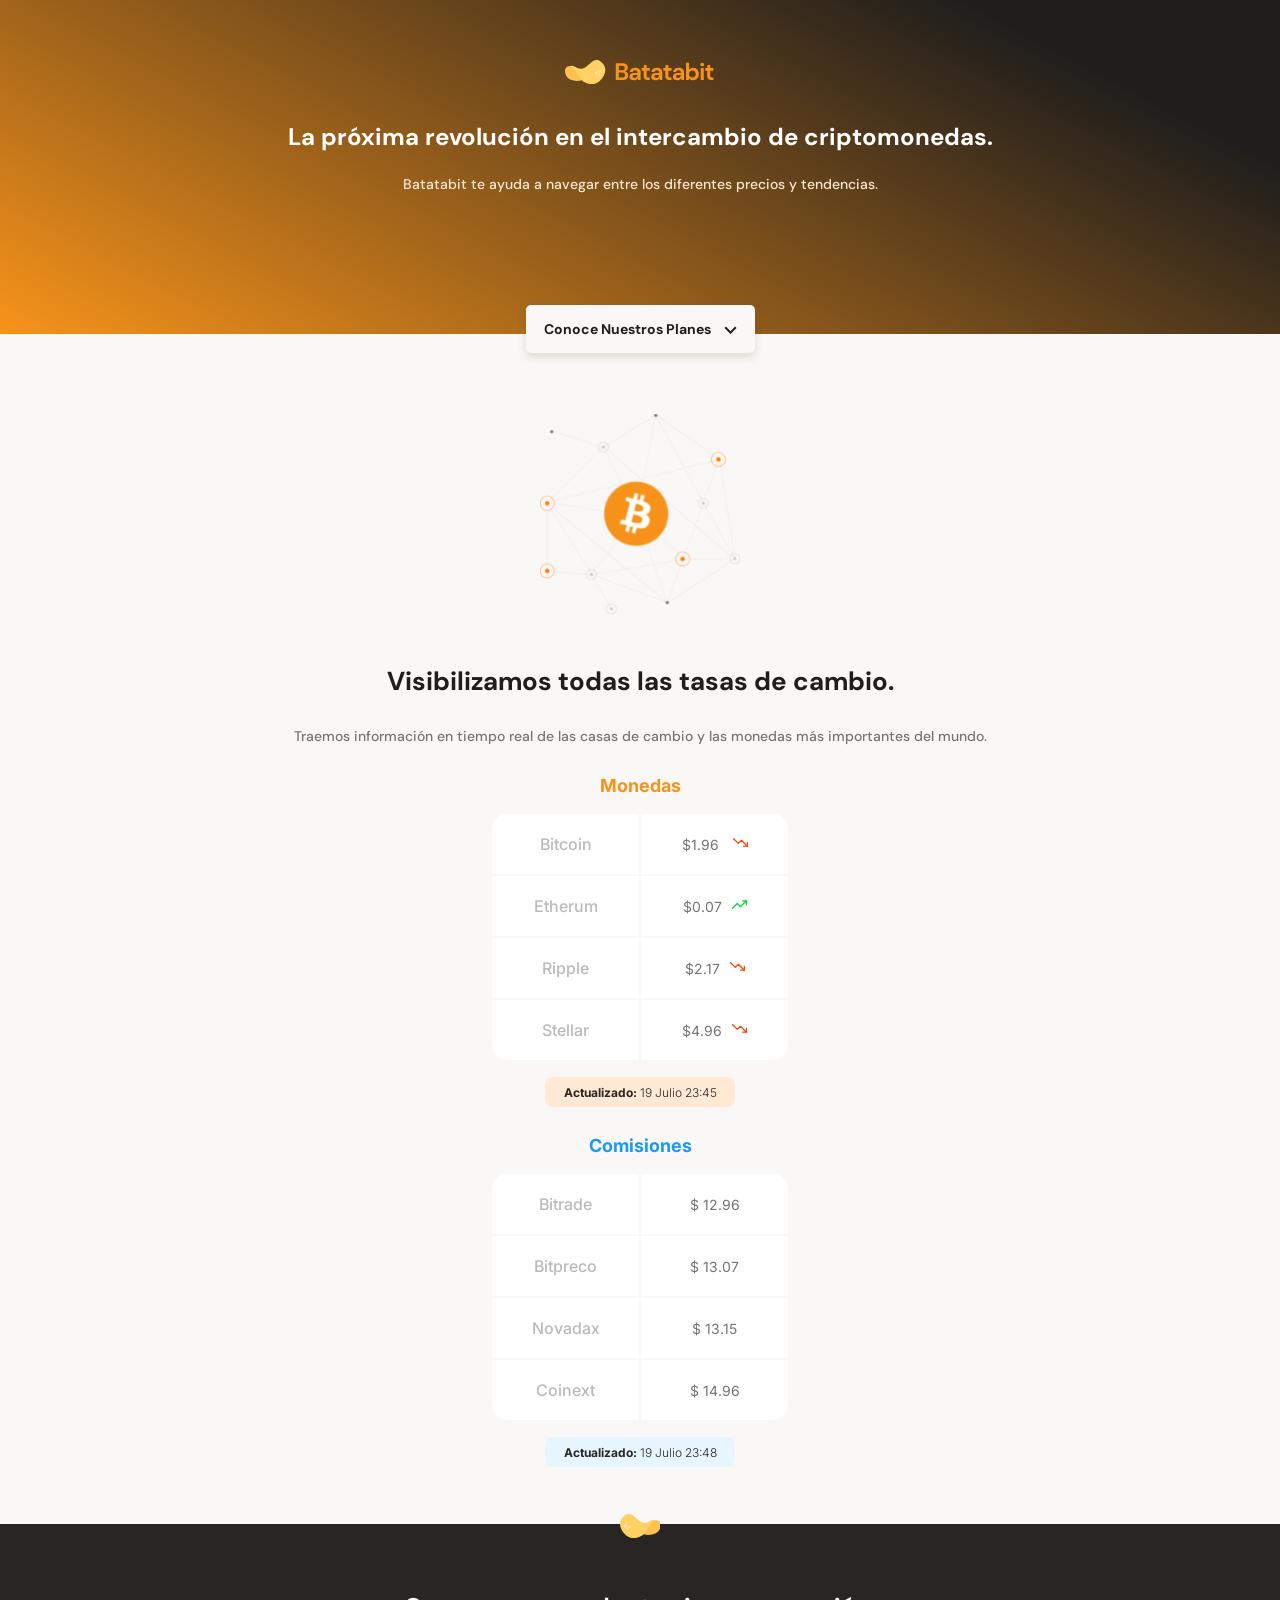
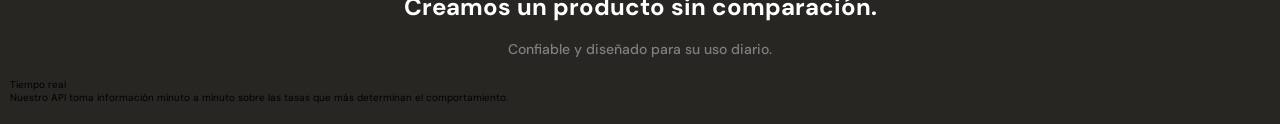
==== index.html @ e41eec71 "adding benefits section" ====
<!DOCTYPE html>
<html lang="es">
  <head>
    <meta charset="UTF-8" />
    <meta name="viewport" content="width=device-width, initial-scale=1.0" />
    <title>Document</title>
    <link rel="preconnect" href="https://fonts.gstatic.com" />
    <link
      href="https://fonts.googleapis.com/css2?family=DM+Sans:wght@400;500;700&family=Inter:wght@300;500&display=swap"
      rel="stylesheet"
    />
    <link rel="stylesheet" href="css/style.css" />
  </head>
  <body>
    <header>
      <img src="./assets/img/logo.svg" alt="" />
      <div class="header--title-container">
        <h1>La próxima revolución en el intercambio de criptomonedas.</h1>
        <p>
          Batatabit te ayuda a navegar entre los diferentes precios y
          tendencias.
        </p>
        <a href="" class="header-button"
          >Conoce Nuestros Planes <span></span
        ></a>
      </div>
    </header>
    <main>
      <section class="main-exchange-container">
        <div class="backgroundImg"></div>
        <div class="main-exchange-container--title">
          <h2>Visibilizamos todas las tasas de cambio.</h2>
          <p>
            Traemos información en tiempo real de las casas de cambio y las
            monedas más importantes del mundo.
          </p>
        </div>
        <section class="main-tables-container">
          <div class="main-currency-table">
            <p class="currency-table--title">Monedas</p>
            <div class="currency-table--container">
              <table>
                <tr>
                  <td class="table__top-left">Bitcoin</td>
                  <td class="table__top-right table__right">
                    $1.96 <span class="down"></span>
                  </td>
                </tr>
                <tr>
                  <td>Etherum</td>
                  <td class="table__right">$0.07<span class="up"></span></td>
                </tr>
                <tr>
                  <td>Ripple</td>
                  <td class="table__right">$2.17<span class="down"></span></td>
                </tr>
                <tr>
                  <td class="table__bottom-left">Stellar</td>
                  <td class="table__bottom-right table__right">
                    $4.96<span class="down"></span>
                  </td>
                </tr>
              </table>
            </div>
            <div class="currency-table--date">
              <p><b>Actualizado: </b> 19 Julio 23:45</p>
            </div>
          </div>
          <div class="main-commission-table">
            <p class="commission-table--title">Comisiones</p>
            <div class="commission-table--container">
              <table>
                <tr>
                  <td class="table__top-left">Bitrade</td>
                  <td class="table__top-right table__right">$ 12.96</td>
                </tr>
                <tr>
                  <td>Bitpreco</td>
                  <td class="table__right">$ 13.07</td>
                </tr>
                <tr>
                  <td>Novadax</td>
                  <td class="table__right">$ 13.15</td>
                </tr>
                <tr>
                  <td class="table__bottom-left">Coinext</td>
                  <td class="table__bottom-right table__right">$ 14.96</td>
                </tr>
              </table>
            </div>
            <div class="commission-table--date">
              <p><b>Actualizado: </b>19 Julio 23:48</p>
            </div>
          </div>
        </section>
      </section>
      <section class="main-product-detail">
        <span class="product-detail--batata-logo"></span>
        <div class="product-detail--title">
          <h2>Creamos un producto sin comparación.</h2>
          <p>Confiable y diseñado para su uso diario.</p>
        </div>
        <section class="product-cards--container">
          <article class="product-detail--card">
            <span class="clock"></span>
            <p class="product--card-title">Tiempo real</p>
            <p class="product--card-body">
              Nuestro API toma información minuto a minuto sobre las tasas que
              más determinan el comportamiento.
            </p>
          </article>
        </section>
      </section>
      <section></section>
      <section></section>
    </main>
    <footer></footer>
  </body>
</html>
---- css/style.css ----
/* 
1. Posicionamiento
2. Modelo de Caja (Box Model)
3. Tipografia
4. Visuales
5. Otros
*/

:root {
  /* colores */
  --bitcoin-orange: #f7931a;
  --soft-orange: #ffe9d5;
  --secondary-blue: #1a9af7;
  --soft-blue: #e7f5ff;
  --warm-black: #282623;
  --black: #201e1c;
  --grey: #bababa;
  --off-white: #faf8f7;
  --just-white: #fff;
}

* {
  box-sizing: border-box;
  margin: 0%;
  padding: 0%;
}

html {
  font-size: 62.5%;
  font-family: "DM Sans", sans-serif;
}

header {
  position: relative;
  display: flex;
  flex-direction: column;
  justify-content: center;
  width: 100%;
  min-width: 320px;
  height: 334px;
  text-align: center;
  background: linear-gradient(207.8deg, #201e1c 16.69%, #f7931a 100%);
}

header img {
  width: 150px;
  height: 24px;
  margin-top: 60px;
  align-self: center;
}

.header--title-container {
  width: 90%;
  min-width: 288px;
  max-width: 900px;
  height: 218px;
  margin-top: 40px;
  text-align: center;
  align-self: center;
}

.header--title-container h1 {
  font-size: 2.4rem;
  font-weight: bold;
  line-height: 2.6rem;
  color: var(--just-white);
}

.header--title-container p {
  margin-top: 25px;
  font-size: 1.4rem;
  font-weight: 500;
  line-height: 1.8rem;
  color: var(--soft-orange);
}

.header--title-container .header-button {
  position: absolute;
  left: calc(50% - 114.5px);
  top: 270px;
  display: block;
  margin-top: 35px;
  padding: 15px;
  width: 229px;
  height: 48px;
  background-color: var(--off-white);
  /* Sombra */
  box-shadow: 0px 4px 8px rgb(89, 73, 30, 0.16);
  border: none;
  border-radius: 5px;
  font-size: 1.4rem;
  font-weight: bold;
  text-decoration: none;
  color: var(--black);
}

.header-button span {
  display: inline-block;
  width: 13px;
  height: 8px;
  margin-left: 10px;
  background-image: url("../assets/icons/down-arrow.svg");
}

main {
  width: 100%;
  height: auto;
  background-color: var(--off-white);
}

.main-exchange-container {
  width: 100%;
  height: auto;
  padding-top: 80px;
  padding-bottom: 30px;
  text-align: center;
}

.main-exchange-container--title {
  width: 90%;
  min-width: 288px;
  max-width: 900px;
  margin: 0 auto;
}

.main-exchange-container .backgroundImg {
  width: 200px;
  height: 200px;
  margin: 0 auto;
  margin-bottom: 50px;
  background-image: url("../assets/img/Bitcoin.svg");
  background-size: cover;
  background-position: center;
  background-repeat: no-repeat;
}

.main-exchange-container h2 {
  margin-bottom: 30px;
  font-size: 2.6rem;
  font-weight: bold;
  line-height: 2.6 rem;
  color: var(--black);
}

.main-exchange-container p {
  margin-bottom: 30px;
  font-size: 1.4rem;
  font-weight: 500;
  line-height: 1.6rem;
  color: #757575;
}

.main-currency-table {
  width: 70%;
  min-width: 235px;
  max-width: 500px;
  height: 360px;
  margin: 0 auto;
  font-family: "Inter", sans-serif;
}

.main-currency-table .currency-table--title {
  margin-bottom: 15px;
  font-size: 1.8rem;
  font-weight: bold;
  line-height: 2.3rem;
  color: var(--bitcoin-orange);
}

.currency-table--container {
  width: 90%;
  min-width: 230px;
  max-width: 300px;
  height: 250px;
  margin: 0 auto;
}

.currency-table--container table {
  width: 100%;
  height: 100%;
}

.currency-table--container td {
  width: 50%;
  font-size: 1.6rem;
  font-weight: 500;
  line-height: 1.9rem;
  color: var(--grey);
  background-color: var(--just-white);
}

.currency-table--container .table__top-left {
  border-radius: 15px 0 0 0;
}
.currency-table--container .table__top-right {
  border-radius: 0 15px 0 0;
}
.currency-table--container .table__bottom-left {
  border-radius: 0 0 0 15px;
}
.currency-table--container .table__bottom-right {
  border-radius: 0 0 15px 0;
}

.currency-table--container .table__right {
  font-size: 1.4rem;
  font-weight: normal;
  line-height: 1.7rem;
  color: #757575;
}

.currency-table--container .down {
  display: inline-block;
  width: 15px;
  height: 15px;
  margin-left: 10px;
  background-image: url("../assets/icons/trending-down.svg");
  background-size: cover;
  background-position: center;
  background-repeat: no-repeat;
}

.currency-table--container .up {
  display: inline-block;
  width: 15px;
  height: 15px;
  margin-left: 10px;
  background-image: url("../assets/icons/trending-up.svg");
  background-size: cover;
  background-position: center;
  background-repeat: no-repeat;
}

.currency-table--date {
  width: 190px;
  height: 30px;
  margin: 0 auto;
  margin-top: 15px;
  padding: 8px;
  background-color: var(--soft-orange);
  border-radius: 8px;
}

.currency-table--date p {
  font-size: 1.2rem;
  line-height: 1.5rem;
  font-weight: 300;
  color: var(--warm-black);
}
.main-commission-table {
  width: 70%;
  min-width: 235px;
  max-width: 500px;
  height: 360px;
  margin: 0 auto;
  font-family: "Inter", sans-serif;
}

.main-commission-table .commission-table--title {
  margin-bottom: 15px;
  font-size: 1.8rem;
  font-weight: bold;
  line-height: 2.3rem;
  color: var(--secondary-blue);
}

.commission-table--container {
  width: 90%;
  min-width: 230px;
  max-width: 300px;
  height: 250px;
  margin: 0 auto;
}

.commission-table--container table {
  width: 100%;
  height: 100%;
}

.commission-table--container td {
  width: 50%;
  font-size: 1.6rem;
  font-weight: 500;
  line-height: 1.9rem;
  color: var(--grey);
  background-color: var(--just-white);
}

.commission-table--container .table__top-left {
  border-radius: 15px 0 0 0;
}
.commission-table--container .table__top-right {
  border-radius: 0 15px 0 0;
}
.commission-table--container .table__bottom-left {
  border-radius: 0 0 0 15px;
}
.commission-table--container .table__bottom-right {
  border-radius: 0 0 15px 0;
}

.commission-table--container .table__right {
  font-size: 1.4rem;
  font-weight: normal;
  line-height: 1.7rem;
  color: #757575;
}

.commission-table--date {
  width: 190px;
  height: 30px;
  margin: 0 auto;
  margin-top: 15px;
  padding: 8px;
  background-color: var(--soft-blue);
  border-radius: 8px;
}

.commission-table--date p {
  font-size: 1.2rem;
  line-height: 1.5rem;
  font-weight: 300;
  color: var(--warm-black);
}

.main-product-detail {
  position: relative;
  width: 100%;
  min-width: 320px;
  height: auto;
  padding: 20px 10px;
  background-color: var(--warm-black);
}

.product-detail--batata-logo {
  position: absolute;
  width: 40px;
  height: 25px;
  background-image: url(../assets/icons/batataa.svg);
  top: -10px;
  left: calc(50% - 20px);
}

.product-detail--title {
  width: 90%;
  min-width: 288px;
  height: auto;
  margin: 0 auto;
  margin-top: 50px;
  text-align: center;
}

.product-detail--title h2 {
  margin-bottom: 20px;
  font-size: 2.4rem;
  font-weight: bold;
  line-height: 2.6rem;
  color: var(--just-white);
}

.product-detail--title p {
  margin-bottom: 20px;
  font-size: 1.4rem;
  font-weight: 500;
  line-height: 1.8rem;
  color: #808080;
}
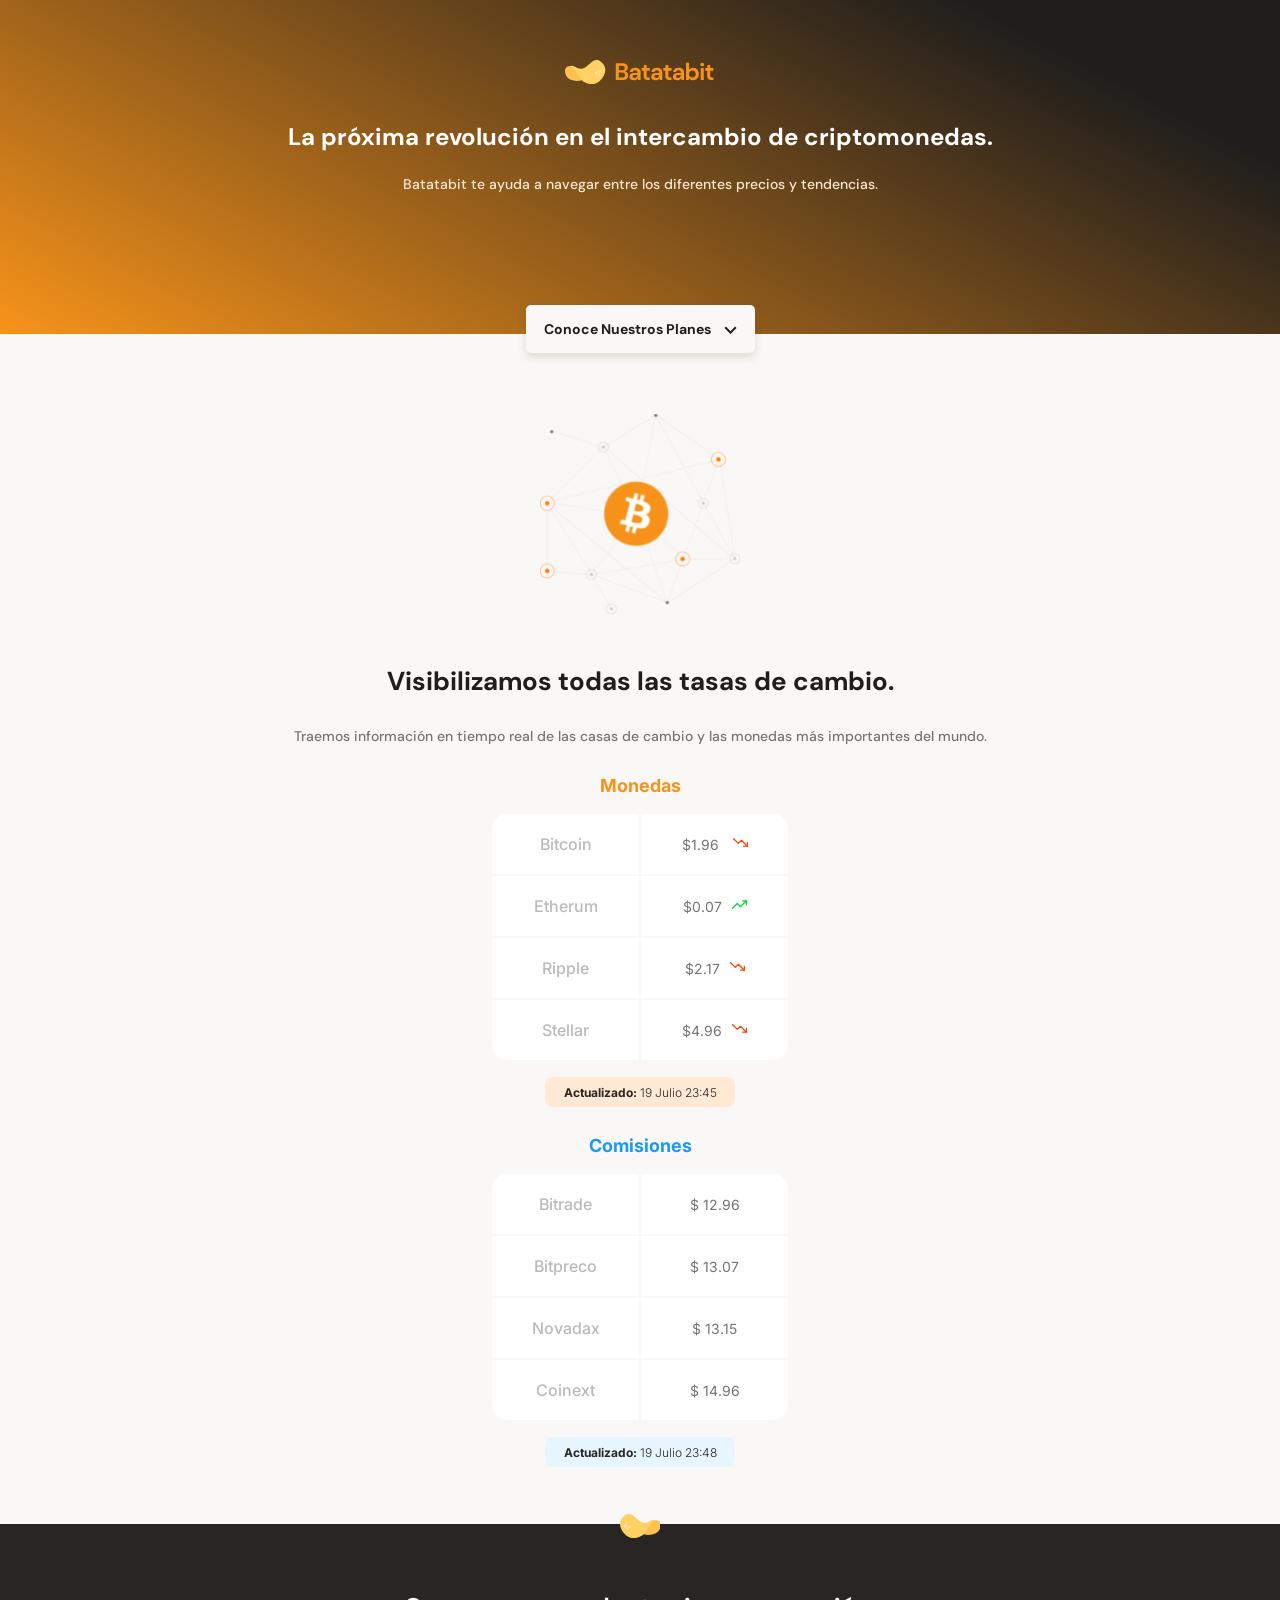
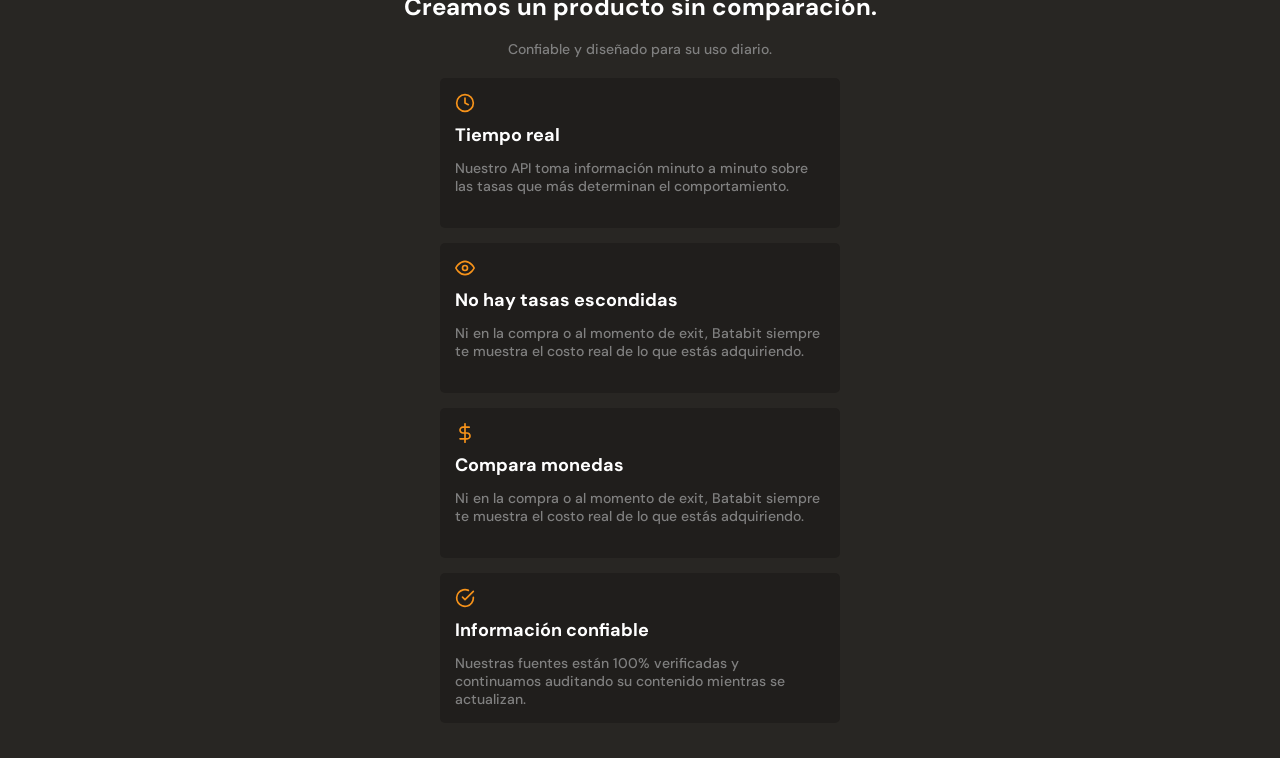
==== commit efcb3d1c: "Adding benefits cards" ====
--- a/index.html
+++ b/index.html
@@ -109,6 +109,30 @@
               más determinan el comportamiento.
             </p>
           </article>
+          <article class="product-detail--card">
+            <span class="eye"></span>
+            <p class="product--card-title">No hay tasas escondidas</p>
+            <p class="product--card-body">
+              Ni en la compra o al momento de exit, Batabit siempre te muestra
+              el costo real de lo que estás adquiriendo.
+            </p>
+          </article>
+          <article class="product-detail--card">
+            <span class="dolar"></span>
+            <p class="product--card-title">Compara monedas</p>
+            <p class="product--card-body">
+              Ni en la compra o al momento de exit, Batabit siempre te muestra
+              el costo real de lo que estás adquiriendo.
+            </p>
+          </article>
+          <article class="product-detail--card">
+            <span class="check"></span>
+            <p class="product--card-title">Información confiable</p>
+            <p class="product--card-body">
+              Nuestras fuentes están 100% verificadas y continuamos auditando su
+              contenido mientras se actualizan.
+            </p>
+          </article>
         </section>
       </section>
       <section></section>
--- a/css/style.css
+++ b/css/style.css
@@ -365,3 +365,53 @@
   line-height: 1.8rem;
   color: #808080;
 }
+
+.product-detail--card{
+  width: 90%;
+  min-width: 288px;
+  max-width: 400px;
+  height: 150px;
+  margin: 15px auto;
+  padding: 15px;
+  background-color: var(--black);
+  border-radius: 5px;
+  box-shadow: 0 4px 8px rgba(0,0,0, 0.16 green, blue, alpha);
+}
+
+.product-detail--card span{
+  display: inline-block;
+  width: 20px;
+  height: 20px;
+  margin-bottom: 10px;
+  background-size: cover;
+  background-position: center;
+  background-repeat: no-repeat;
+}
+
+.product-detail--card .clock{
+  background-image: url(../assets/icons/clock.svg);
+}
+.product-detail--card .eye{
+  background-image: url(../assets/icons/eye.svg);
+}
+.product-detail--card .dolar{
+  background-image: url(../assets/icons/dollar-sign.svg);
+}
+.product-detail--card .check{
+  background-image: url(../assets/icons/check-circle.svg);
+}
+
+.product--card-title{
+  margin-bottom: 15px;
+  font-size: 1.8rem;
+  font-weight: bold;
+  line-height: 1.8rem;
+  color: var(--just-white);
+}
+
+.product--card-body{
+  font-size: 1.4rem;
+  font-weight: 500;
+  line-height: 1.8rem;
+  color: #808080;
+}
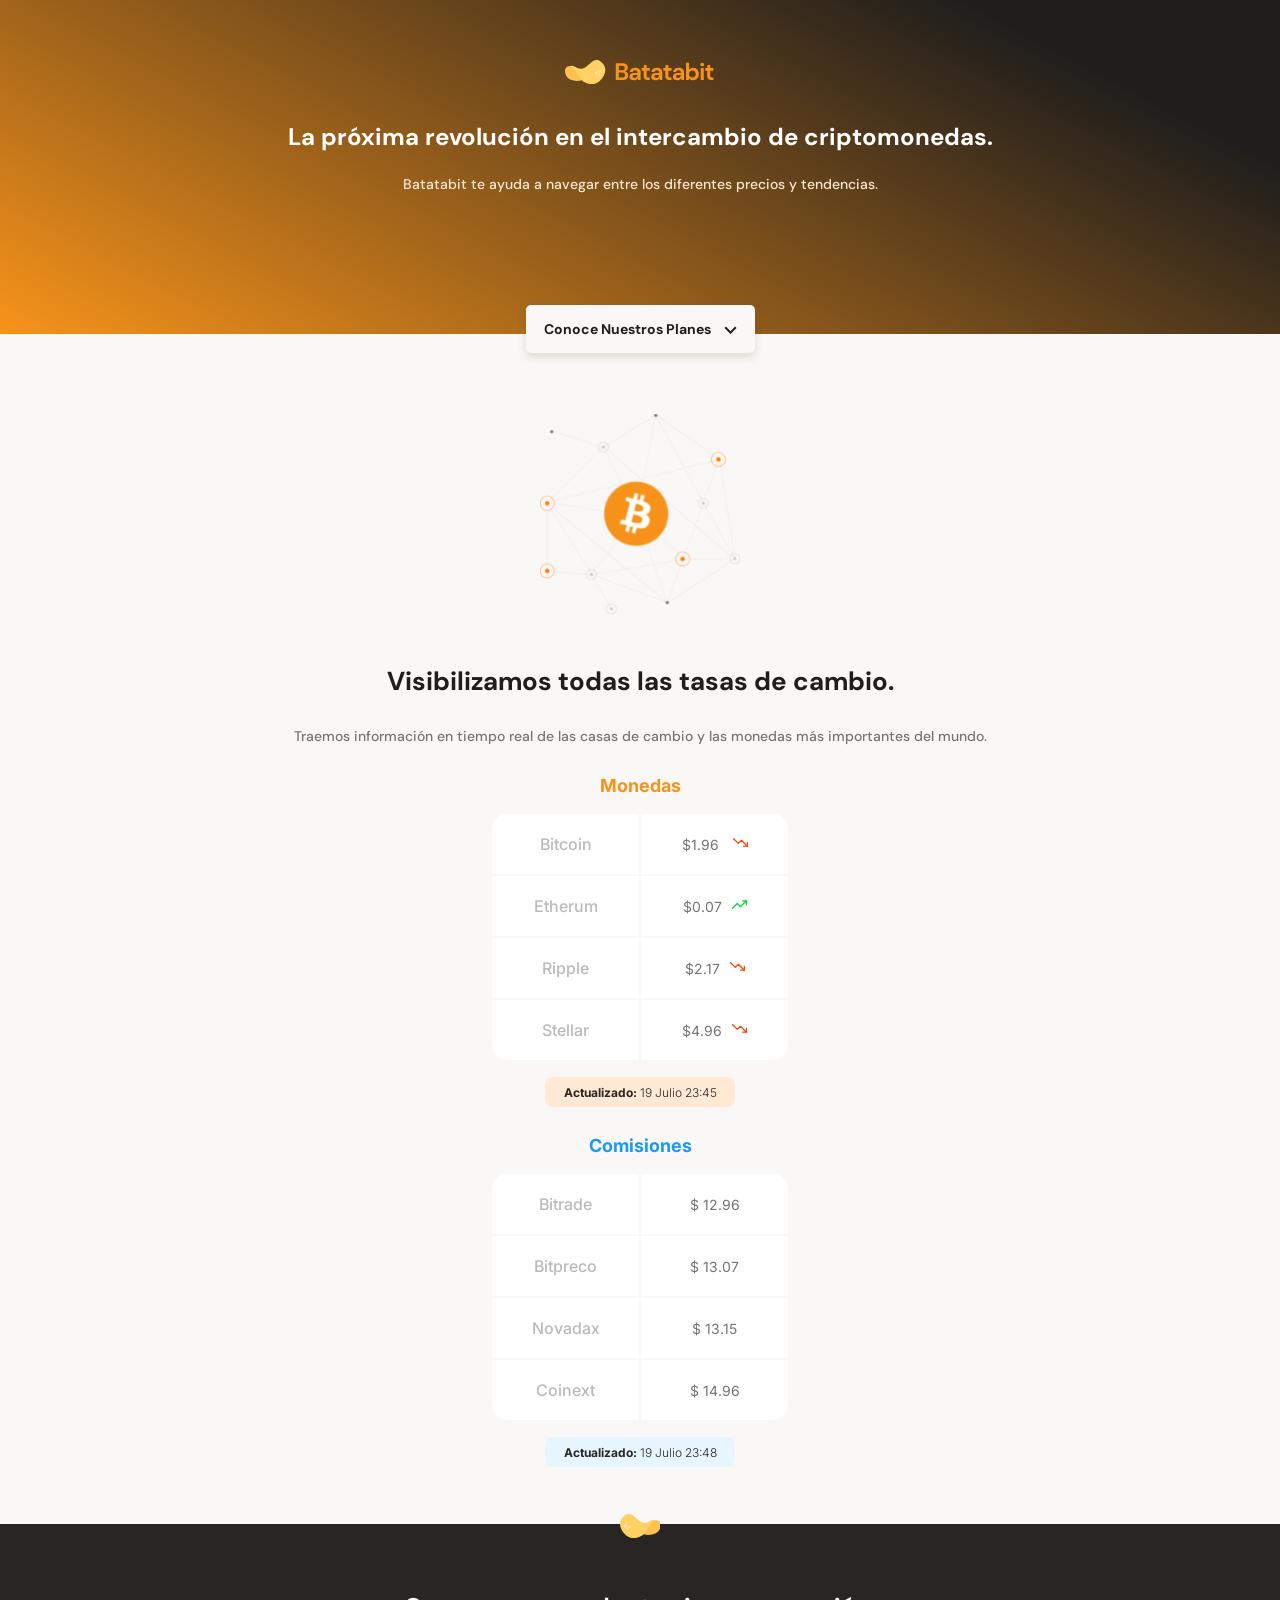
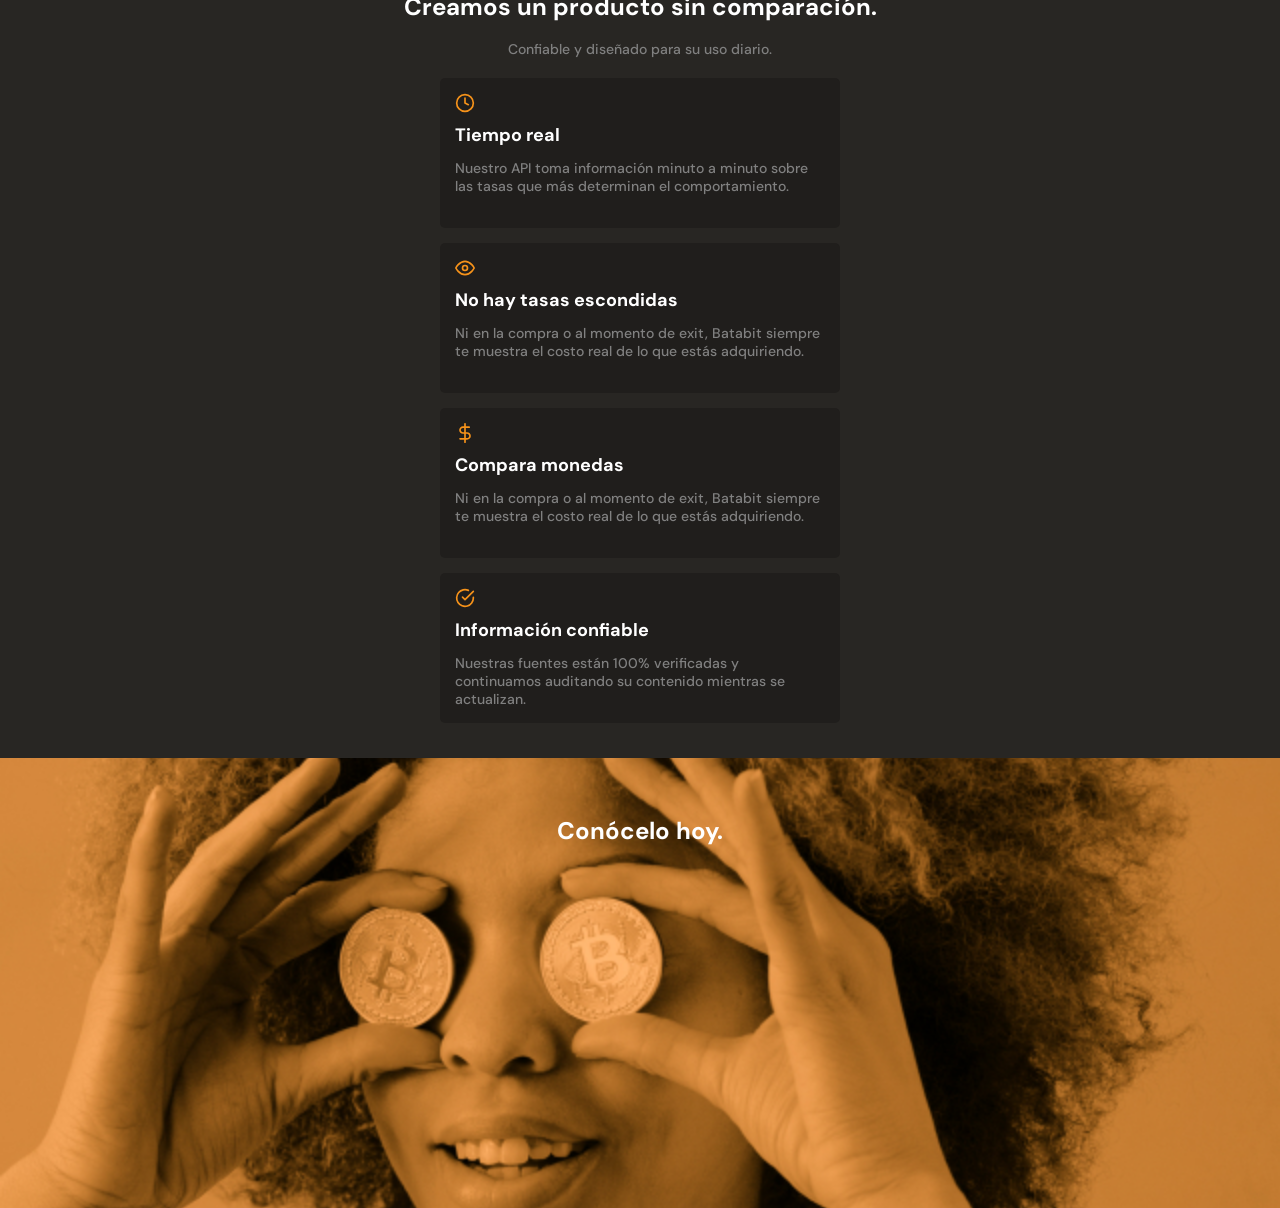
==== commit 8b1f08a0: "Adding image section" ====
--- a/index.html
+++ b/index.html
@@ -135,7 +135,9 @@
           </article>
         </section>
       </section>
-      <section></section>
+      <section class="bitcoin-img-container">
+        <h2>Conócelo hoy.</h2>
+      </section>
       <section></section>
     </main>
     <footer></footer>
--- a/css/style.css
+++ b/css/style.css
@@ -370,7 +370,7 @@
   width: 90%;
   min-width: 288px;
   max-width: 400px;
-  height: 150px;
+  min-height: 150px;
   margin: 15px auto;
   padding: 15px;
   background-color: var(--black);
@@ -414,4 +414,23 @@
   font-weight: 500;
   line-height: 1.8rem;
   color: #808080;
+}
+
+.bitcoin-img-container{
+  width: 100%;
+  min-width: 320px;
+  height: 50vh;
+  background-image: url(../assets/img/bitcoinbaby2x.jpg);
+  background-position: center;
+  background-size: cover;
+  background-repeat:no-repeat;
+}
+
+.bitcoin-img-container h2{
+  padding-top: 60px;
+  font-size: 2.4rem;
+  font-weight: bold;
+  line-height: 2.6rem;
+  color: var(--just-white);
+  text-align: center;
 }
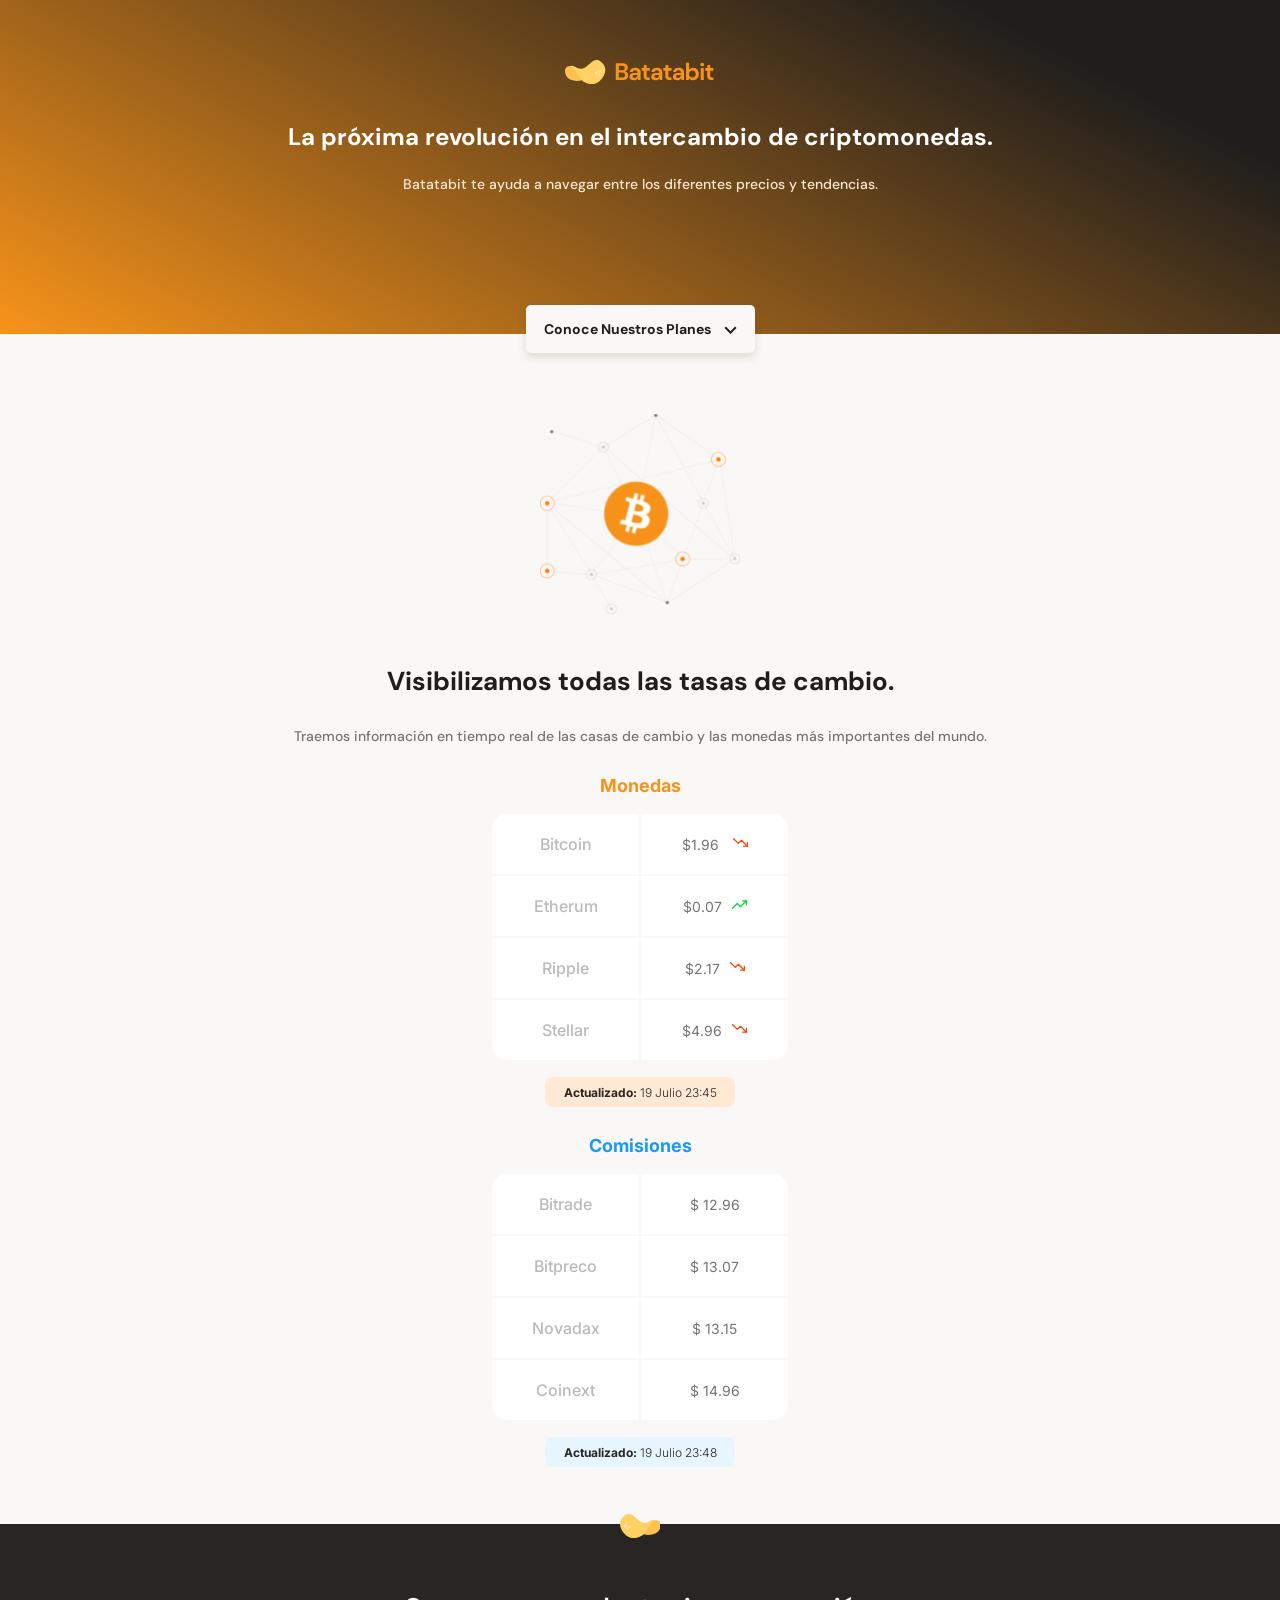
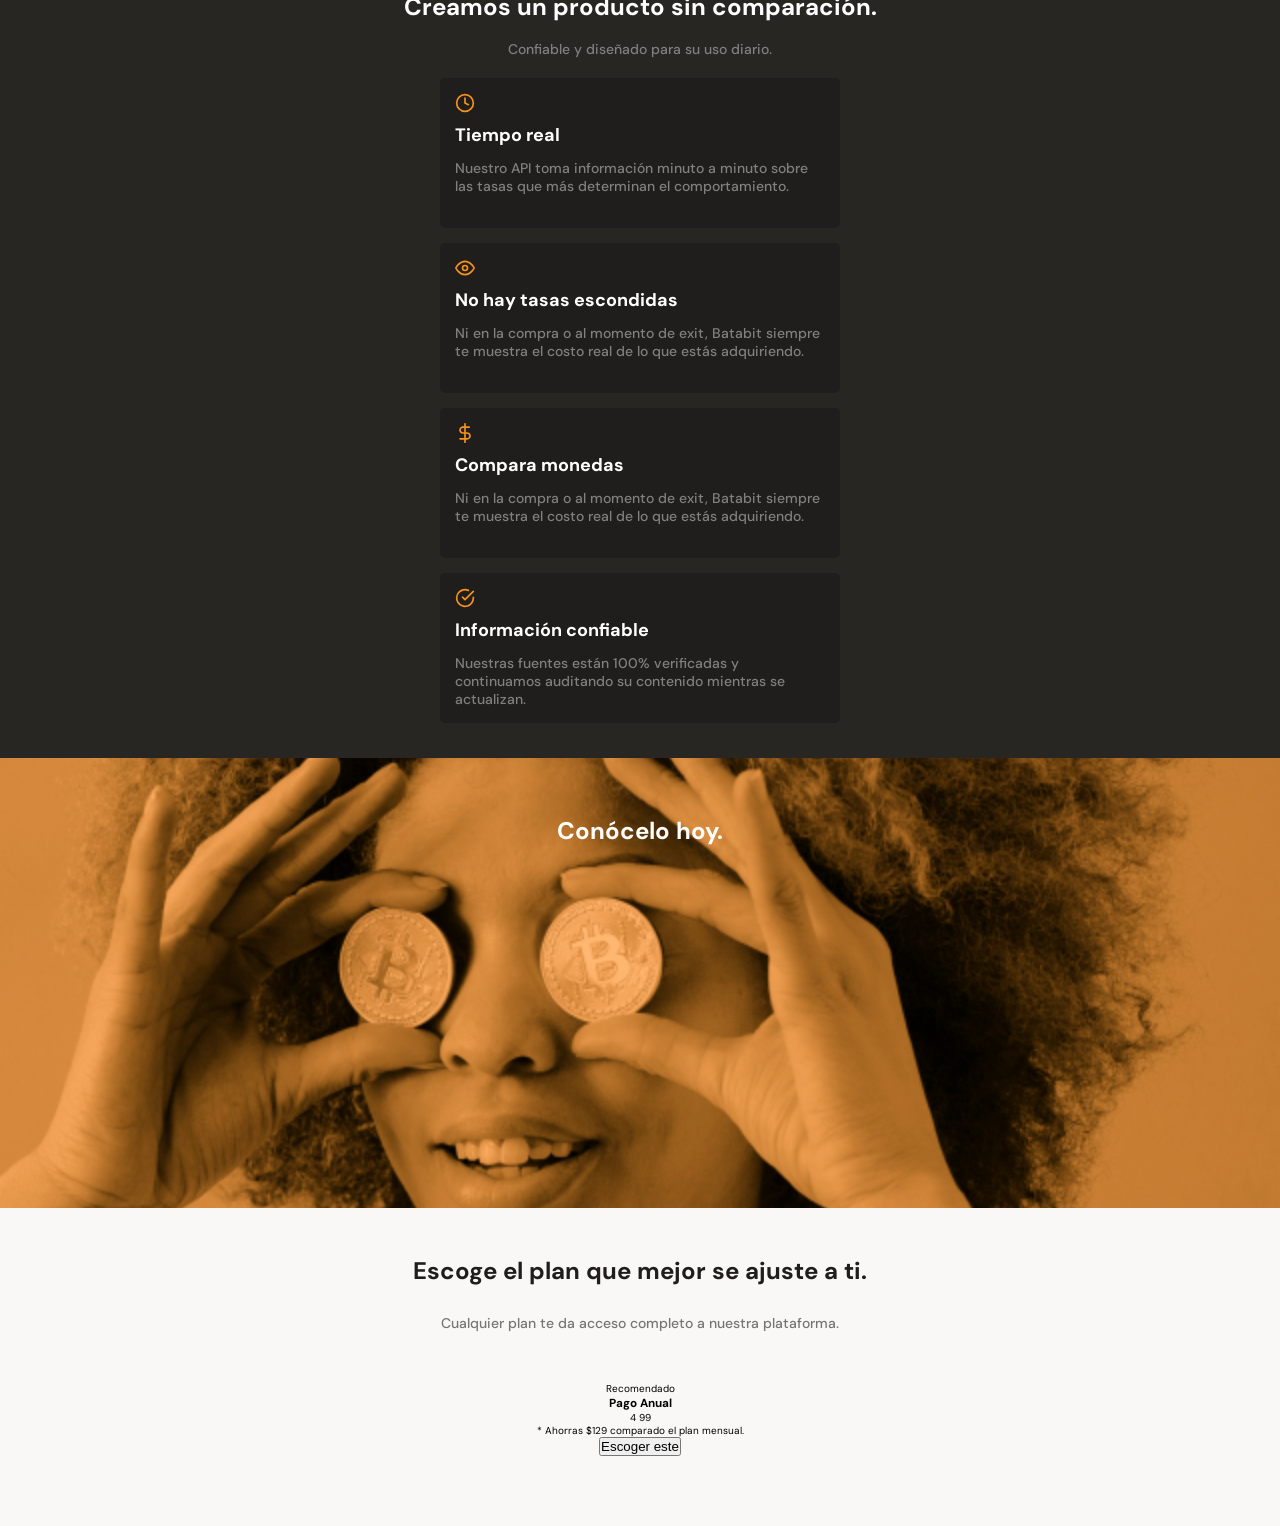
==== commit e9526d6a: "adding plans section" ====
--- a/index.html
+++ b/index.html
@@ -20,7 +20,7 @@
           Batatabit te ayuda a navegar entre los diferentes precios y
           tendencias.
         </p>
-        <a href="" class="header-button"
+        <a href="#plans" class="header-button"
           >Conoce Nuestros Planes <span></span
         ></a>
       </div>
@@ -138,7 +138,23 @@
       <section class="bitcoin-img-container">
         <h2>Conócelo hoy.</h2>
       </section>
-      <section></section>
+      <section id="plans" class="main-plans-container">
+        <div class="plans--title">
+          <h2>Escoge el plan que mejor se ajuste a ti.</h2>
+          <p>Cualquier plan te da acceso completo a nuestra plataforma.</p>
+        </div>
+        <section class="plans-container--slider">
+          <article class="plans-container--card">
+            <p>Recomendado</p>
+            <div>
+              <h3>Pago Anual</h3>
+              <p><span>4</span> 99</p>
+              <p>* Ahorras $129 comparado el plan mensual.</p>
+              <button>Escoger este <span></span></button>
+            </div>
+          </article>
+        </section>
+      </section>
     </main>
     <footer></footer>
   </body>
--- a/css/style.css
+++ b/css/style.css
@@ -366,7 +366,7 @@
   color: #808080;
 }
 
-.product-detail--card{
+.product-detail--card {
   width: 90%;
   min-width: 288px;
   max-width: 400px;
@@ -375,10 +375,10 @@
   padding: 15px;
   background-color: var(--black);
   border-radius: 5px;
-  box-shadow: 0 4px 8px rgba(0,0,0, 0.16 green, blue, alpha);
-}
-
-.product-detail--card span{
+  box-shadow: 0 4px 8px rgba(0, 0, 0, 0.16 green, blue, alpha);
+}
+
+.product-detail--card span {
   display: inline-block;
   width: 20px;
   height: 20px;
@@ -388,20 +388,20 @@
   background-repeat: no-repeat;
 }
 
-.product-detail--card .clock{
+.product-detail--card .clock {
   background-image: url(../assets/icons/clock.svg);
 }
-.product-detail--card .eye{
+.product-detail--card .eye {
   background-image: url(../assets/icons/eye.svg);
 }
-.product-detail--card .dolar{
+.product-detail--card .dolar {
   background-image: url(../assets/icons/dollar-sign.svg);
 }
-.product-detail--card .check{
+.product-detail--card .check {
   background-image: url(../assets/icons/check-circle.svg);
 }
 
-.product--card-title{
+.product--card-title {
   margin-bottom: 15px;
   font-size: 1.8rem;
   font-weight: bold;
@@ -409,28 +409,60 @@
   color: var(--just-white);
 }
 
-.product--card-body{
+.product--card-body {
   font-size: 1.4rem;
   font-weight: 500;
   line-height: 1.8rem;
   color: #808080;
 }
 
-.bitcoin-img-container{
+.bitcoin-img-container {
   width: 100%;
   min-width: 320px;
   height: 50vh;
   background-image: url(../assets/img/bitcoinbaby2x.jpg);
   background-position: center;
   background-size: cover;
-  background-repeat:no-repeat;
-}
-
-.bitcoin-img-container h2{
+  background-repeat: no-repeat;
+}
+
+.bitcoin-img-container h2 {
   padding-top: 60px;
   font-size: 2.4rem;
   font-weight: bold;
   line-height: 2.6rem;
   color: var(--just-white);
   text-align: center;
+}
+
+.main-plans-container {
+  width: 100%;
+  min-width: 320px;
+  padding-bottom: 70px;
+  text-align: center;
+}
+
+.plans--title {
+  width: 90%;
+  min-width: 288px;
+  height: auto;
+  margin: 0 auto;
+  margin-bottom: 50px;
+
+}
+
+.plans--title h2 {
+  padding-top: 50px;
+  font-size: 2.4rem;
+  font-weight: bold;
+  line-height: 2.6rem;
+  color: var(--black);
+}
+
+.plans--title p{
+  padding-top: 30px;
+  font-size: 1.4rem;
+  font-weight: 500;
+  line-height: 1.8rem;
+  color: #757575;
 }
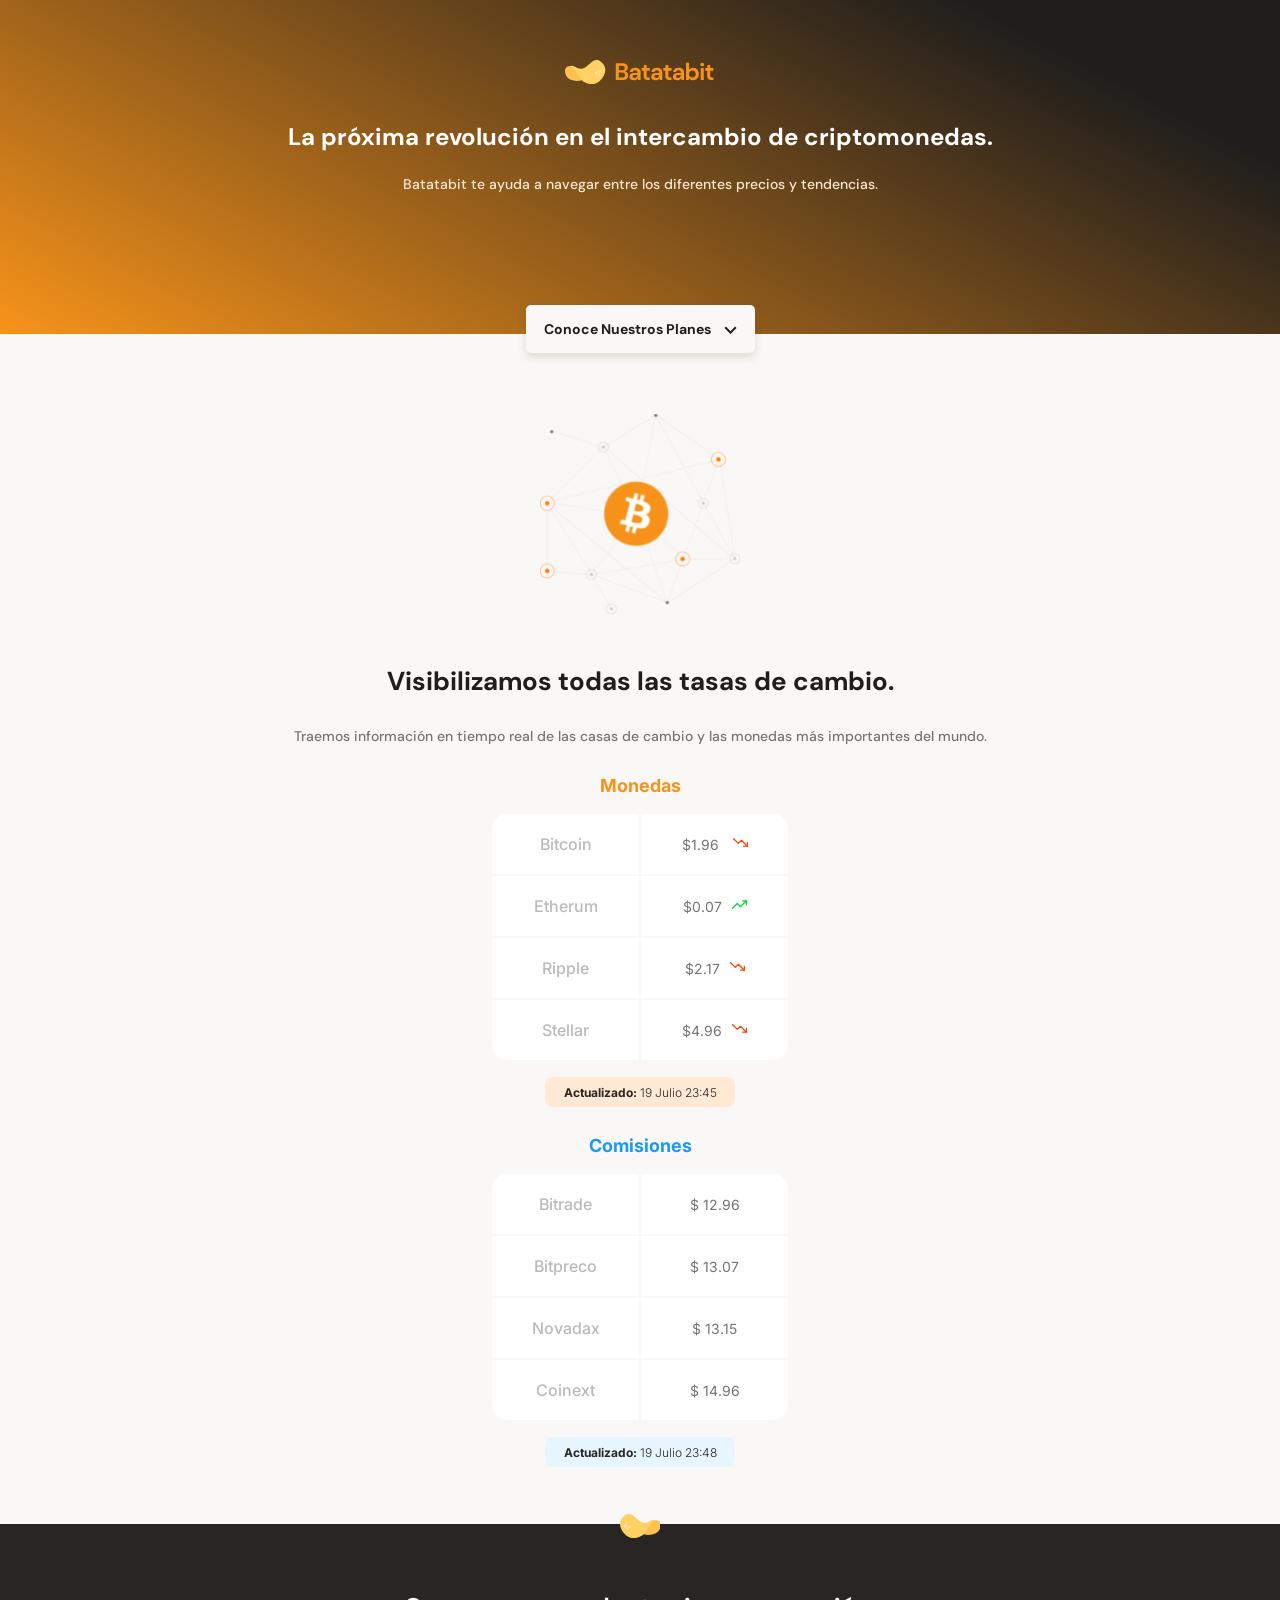
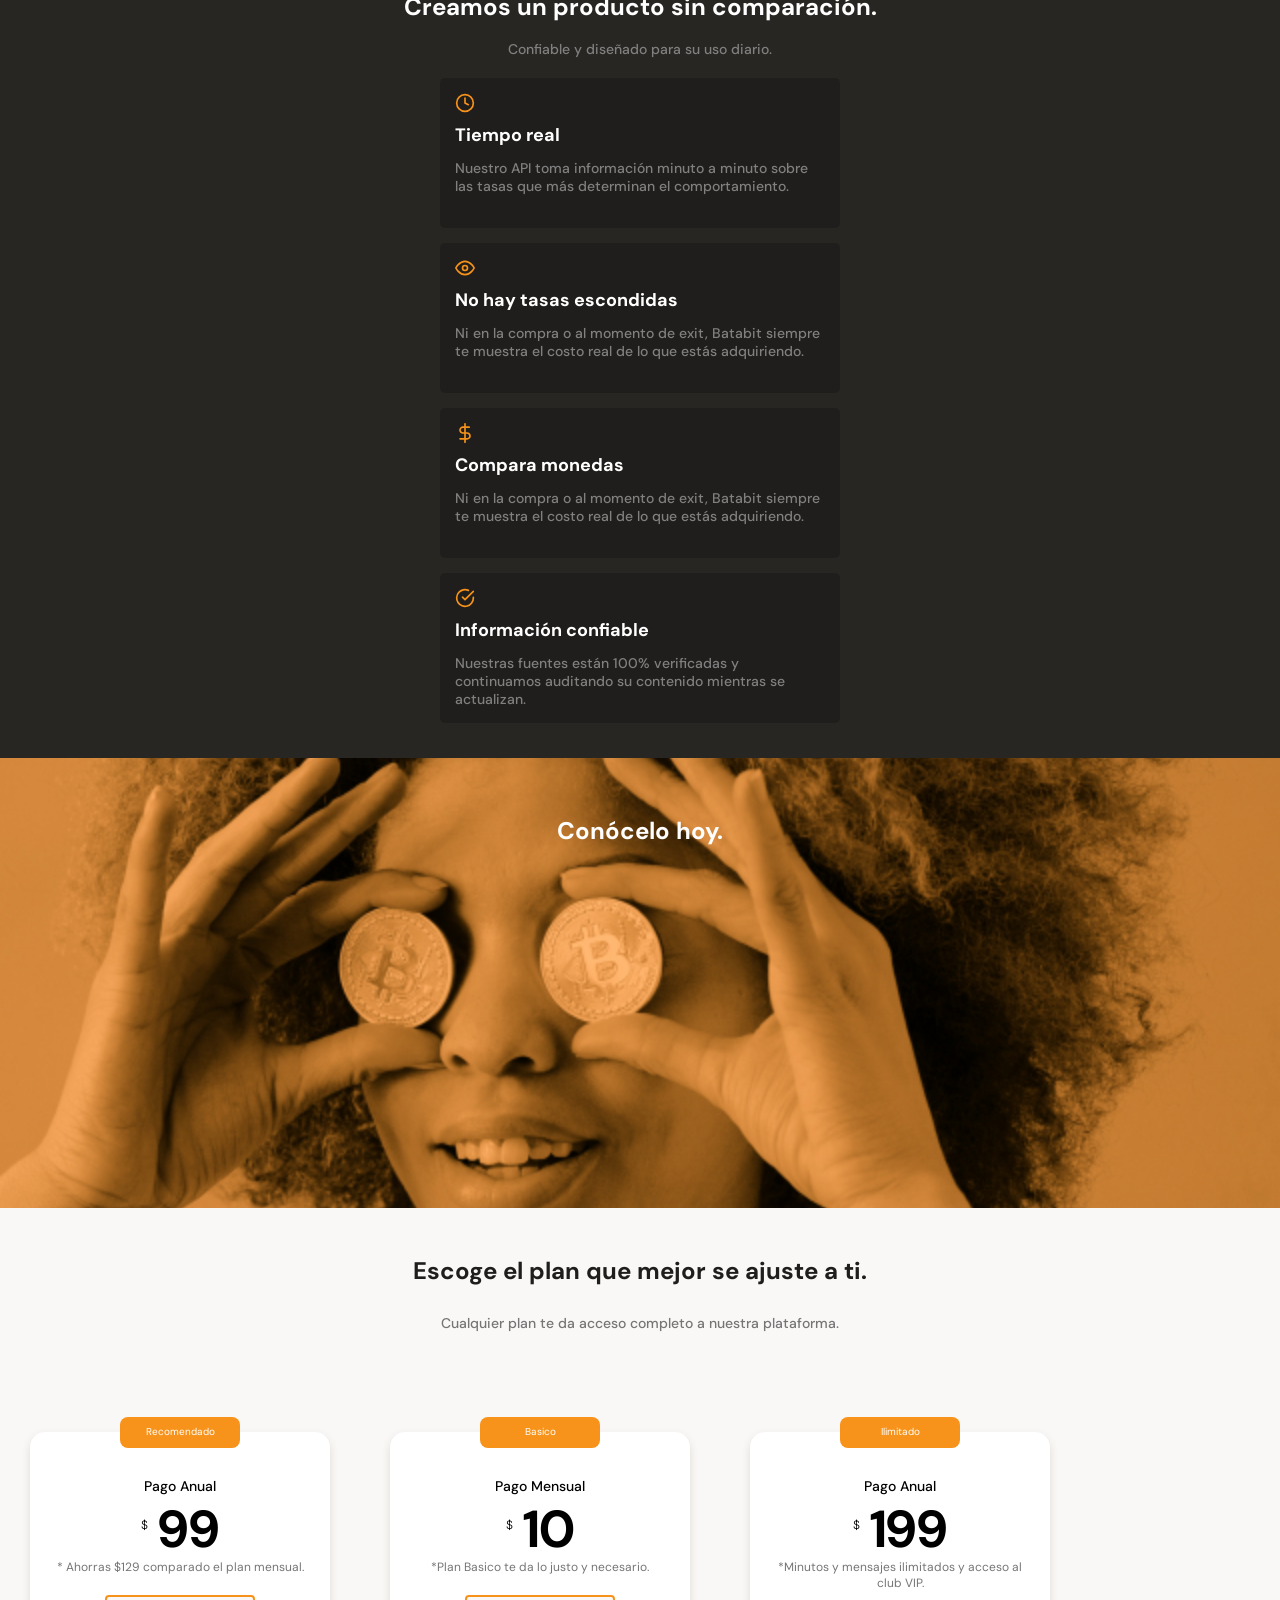
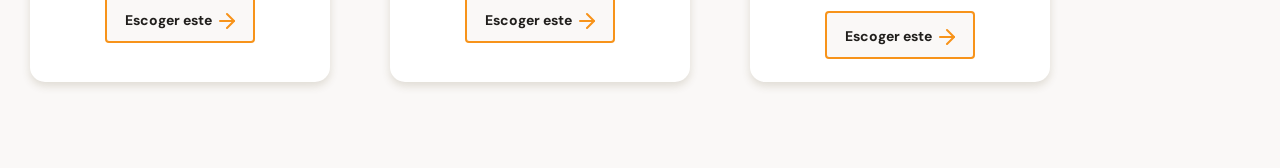
==== commit 1985c7c4: "adding plans cards" ====
--- a/index.html
+++ b/index.html
@@ -145,12 +145,37 @@
         </div>
         <section class="plans-container--slider">
           <article class="plans-container--card">
-            <p>Recomendado</p>
-            <div>
-              <h3>Pago Anual</h3>
-              <p><span>4</span> 99</p>
-              <p>* Ahorras $129 comparado el plan mensual.</p>
-              <button>Escoger este <span></span></button>
+            <p class="recomendado">Recomendado</p>
+            <div class="plan-info-container">
+              <h3 class="plan-card-title">Pago Anual</h3>
+              <p class="plan-card-price"><span>$</span> 99</p>
+              <p class="plan-card-saving">
+                * Ahorras $129 comparado el plan mensual.
+              </p>
+              <button class="plan-card--ca">Escoger este <span></span></button>
+            </div>
+          </article>
+
+          <article class="plans-container--card">
+            <p class="recomendado">Basico</p>
+            <div class="plan-info-container">
+              <h3 class="plan-card-title">Pago Mensual</h3>
+              <p class="plan-card-price"><span>$</span> 10</p>
+              <p class="plan-card-saving">
+                *Plan Basico te da lo justo y necesario.
+              </p>
+              <button class="plan-card--ca">Escoger este <span></span></button>
+            </div>
+          </article>
+          <article class="plans-container--card">
+            <p class="recomendado">Ilimitado</p>
+            <div class="plan-info-container">
+              <h3 class="plan-card-title">Pago Anual</h3>
+              <p class="plan-card-price"><span>$</span> 199</p>
+              <p class="plan-card-saving">
+                *Minutos y mensajes ilimitados y acceso al club VIP.
+              </p>
+              <button class="plan-card--ca">Escoger este <span></span></button>
             </div>
           </article>
         </section>
--- a/css/style.css
+++ b/css/style.css
@@ -448,7 +448,6 @@
   height: auto;
   margin: 0 auto;
   margin-bottom: 50px;
-
 }
 
 .plans--title h2 {
@@ -459,10 +458,93 @@
   color: var(--black);
 }
 
-.plans--title p{
+.plans--title p {
   padding-top: 30px;
   font-size: 1.4rem;
   font-weight: 500;
   line-height: 1.8rem;
   color: #757575;
-}+}
+
+.plans-container--slider {
+  display: flex;
+  height: 316px;
+  overflow-x: scroll;
+  overscroll-behavior-x: contain;
+  scroll-snap-type: x proximity;
+
+}
+
+.plans-container--card {
+  position: relative;
+  scroll-snap-align: center;
+  width: 70%;
+  min-width: 230px;
+  max-width: 300px;
+  height: 250px;
+  margin: 50px 30px 0;
+  padding: 15px;
+  background-color: var(--just-white);
+  border-radius: 15px;
+  box-shadow: 0 4px 8px rgba(89, 73, 30, 0.16);
+}
+
+.recomendado {
+  position: absolute;
+  width: 120px;
+  height: 31px;
+  padding: 8px;
+  top: -15px;
+  left: calc(50% - 60px);
+  background-color: var(--bitcoin-orange);
+  border-radius: 8px;
+  color: var(--just-white);
+}
+
+.plan-card-title {
+  padding-top: 30px;
+  font-size: 1.4rem;
+  font-weight: 500;
+  line-height: 1.8rem;
+  color: black;
+}
+
+.plan-card-price {
+  padding: 5px 0;
+  font-size: 5.2rem;
+  font-weight: bold;
+  line-height: 5rem;
+  color: black;
+}
+
+.plan-card-price span {
+  font-size: 1.2rem;
+  font-weight: 300;
+  vertical-align: super;
+}
+.plan-card-saving {
+  font-size: 1.2rem;
+  color: #757575;
+}
+
+.plan-card--ca {
+  width: 150px;
+  height: 48px;
+  margin-top: 20px;
+  background-color: #faf8f7;
+  border: 2px solid var(--bitcoin-orange);
+  font-family: "DM Sans", sans-serif;
+  border-radius: 4px;
+  font-size: 1.4rem;
+  font-weight: bold;
+  line-height: 1.8rem;
+  color: var(--black);
+}
+
+.plan-card--ca span {
+  display: inline-block;
+  width: 20px;
+  height: 20px;
+  background-image: url(../assets/icons/orange-right-arrow.svg);
+  vertical-align: text-bottom;
+}
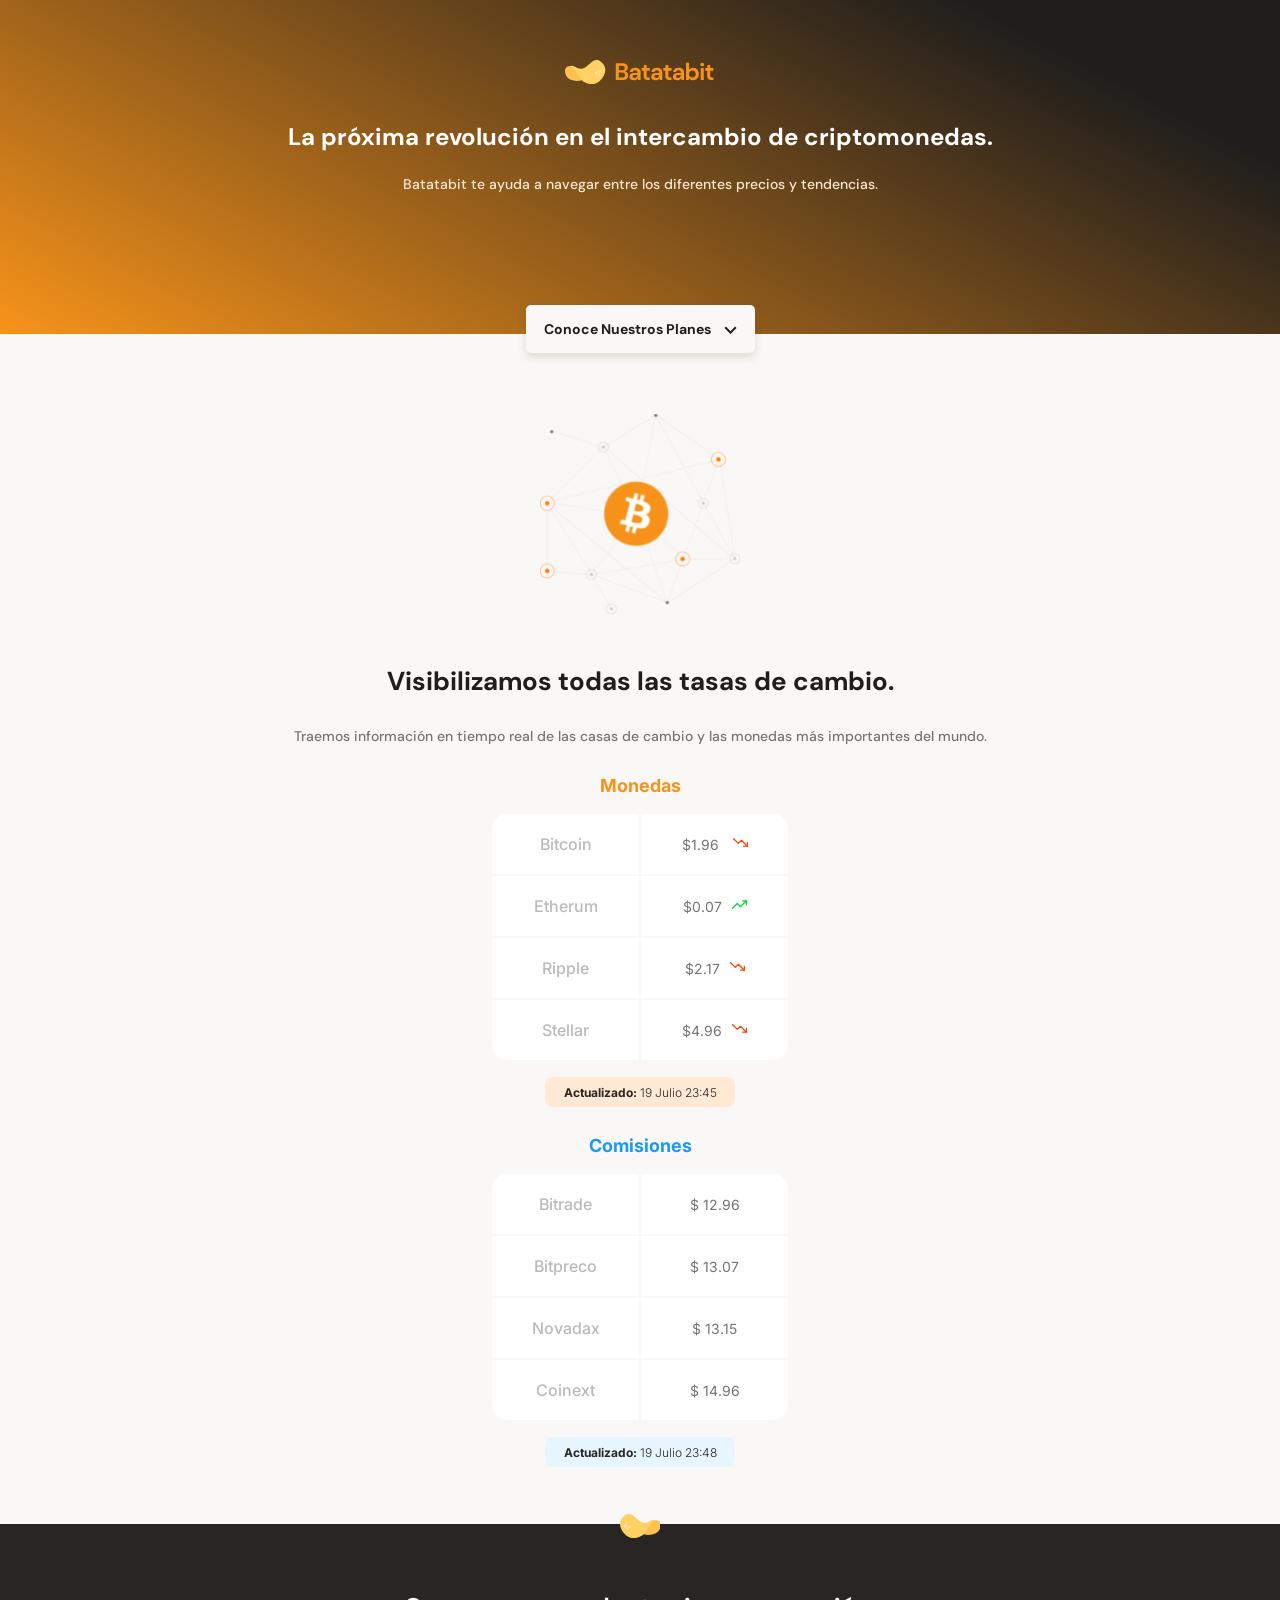
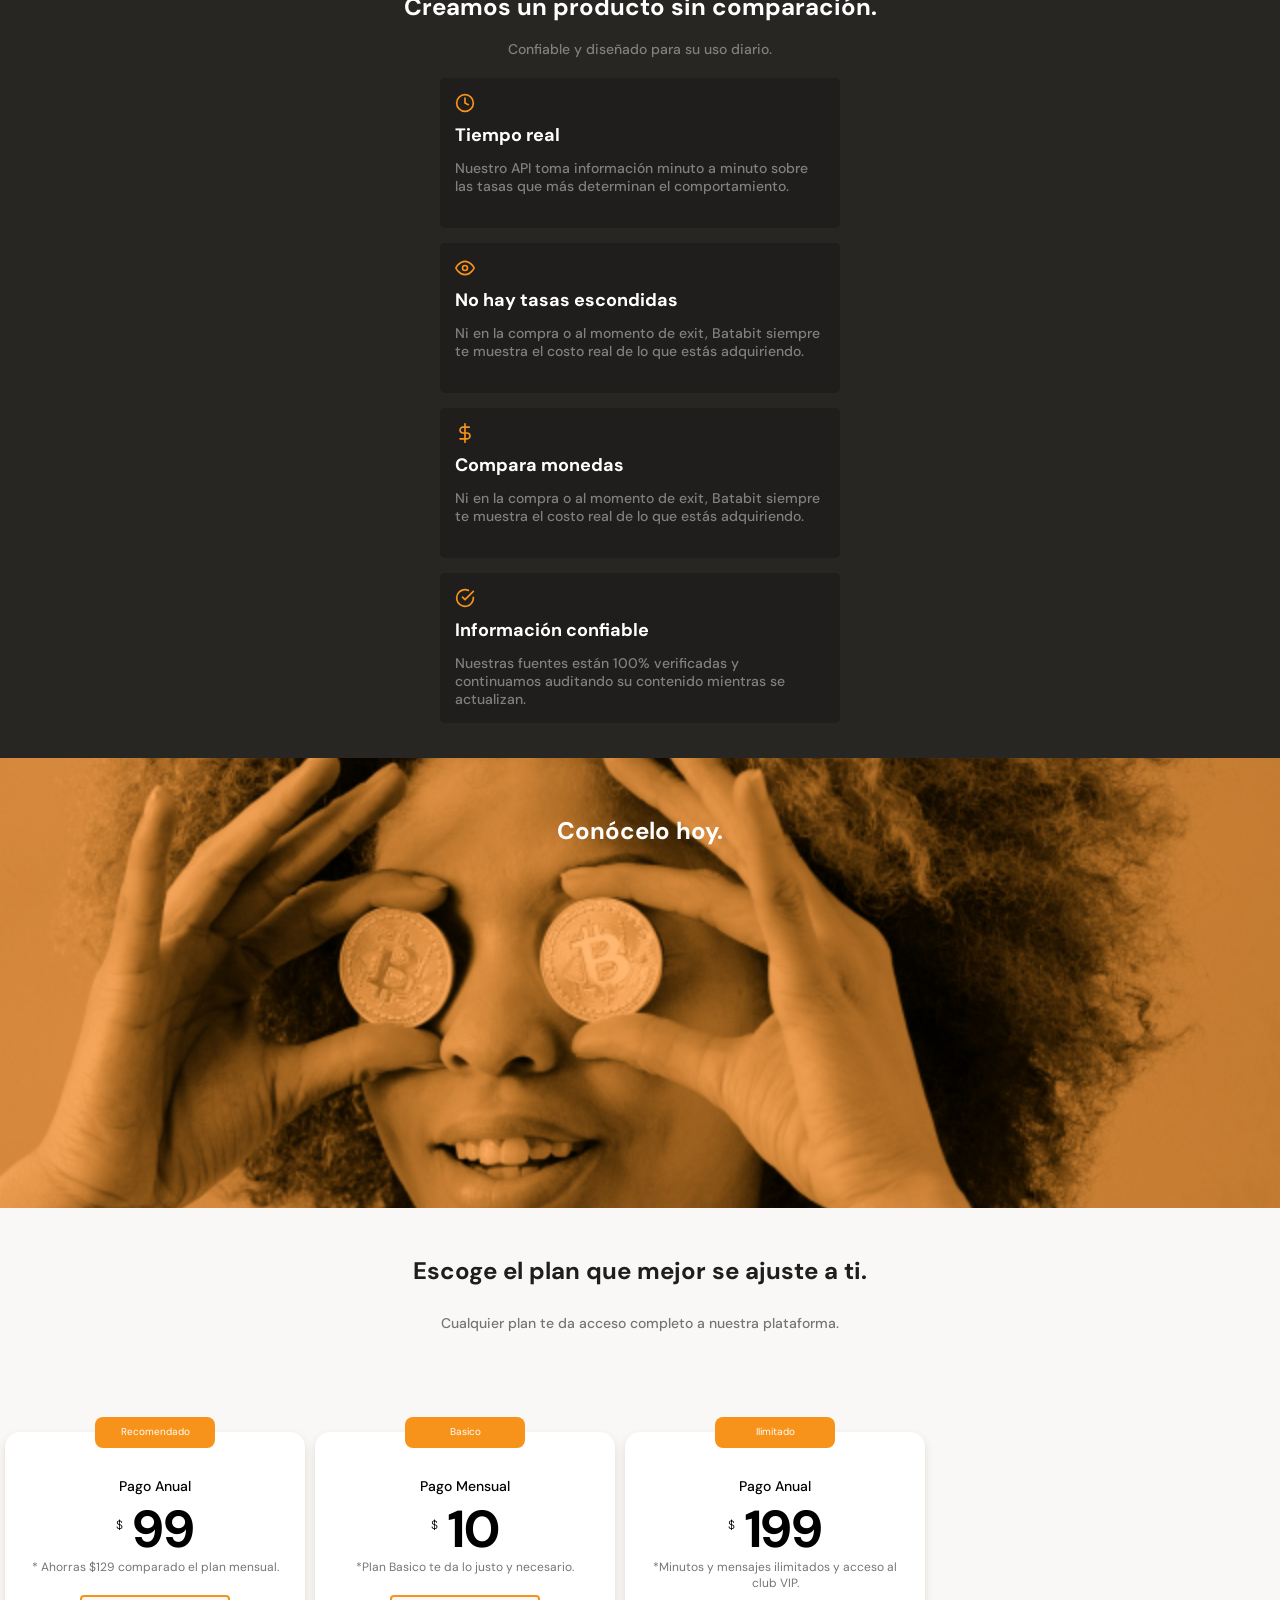
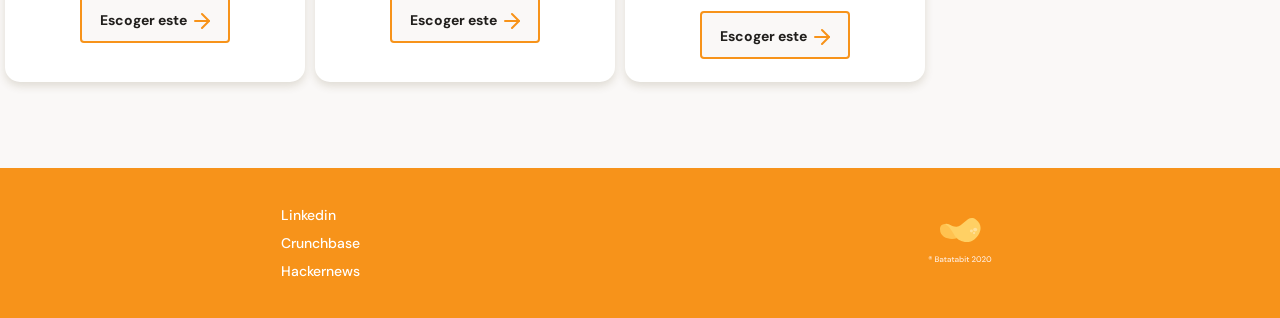
==== commit 6cf72f0d: "adding footer" ====
--- a/index.html
+++ b/index.html
@@ -181,6 +181,17 @@
         </section>
       </section>
     </main>
-    <footer></footer>
+    <footer>
+      <section class="left">
+        <ul>
+          <li><a href="">Linkedin</a></li>
+          <li><a href="">Crunchbase</a></li>
+          <li><a href="">Hackernews</a></li>
+        </ul>
+      </section>
+      <section class="right">
+        <img src="./assets/img/logo-footer.svg" alt="Logo de Batata">
+      </section>
+    </footer>
   </body>
 </html>
--- a/css/style.css
+++ b/css/style.css
@@ -479,10 +479,10 @@
   position: relative;
   scroll-snap-align: center;
   width: 70%;
-  min-width: 230px;
+  min-width: 190px;
   max-width: 300px;
   height: 250px;
-  margin: 50px 30px 0;
+  margin: 50px 5px 0;
   padding: 15px;
   background-color: var(--just-white);
   border-radius: 15px;
@@ -548,3 +548,33 @@
   background-image: url(../assets/icons/orange-right-arrow.svg);
   vertical-align: text-bottom;
 }
+
+footer{
+  display: flex;
+  width: 100%;
+  height: 150px;
+  background-color: var(--bitcoin-orange);
+}
+
+footer section{
+  width: 50%;
+  display: flex;
+  justify-content: center;
+  align-items: center;
+}
+
+footer .left ul{
+  font-size: 1.4rem;
+  font-weight: 500;
+  line-height: 1.8rem;
+  list-style: none;
+}
+
+.left li{
+  margin: 10px 0; 
+}
+
+.left a {
+  text-decoration: none;
+  color: var(--just-white);
+}
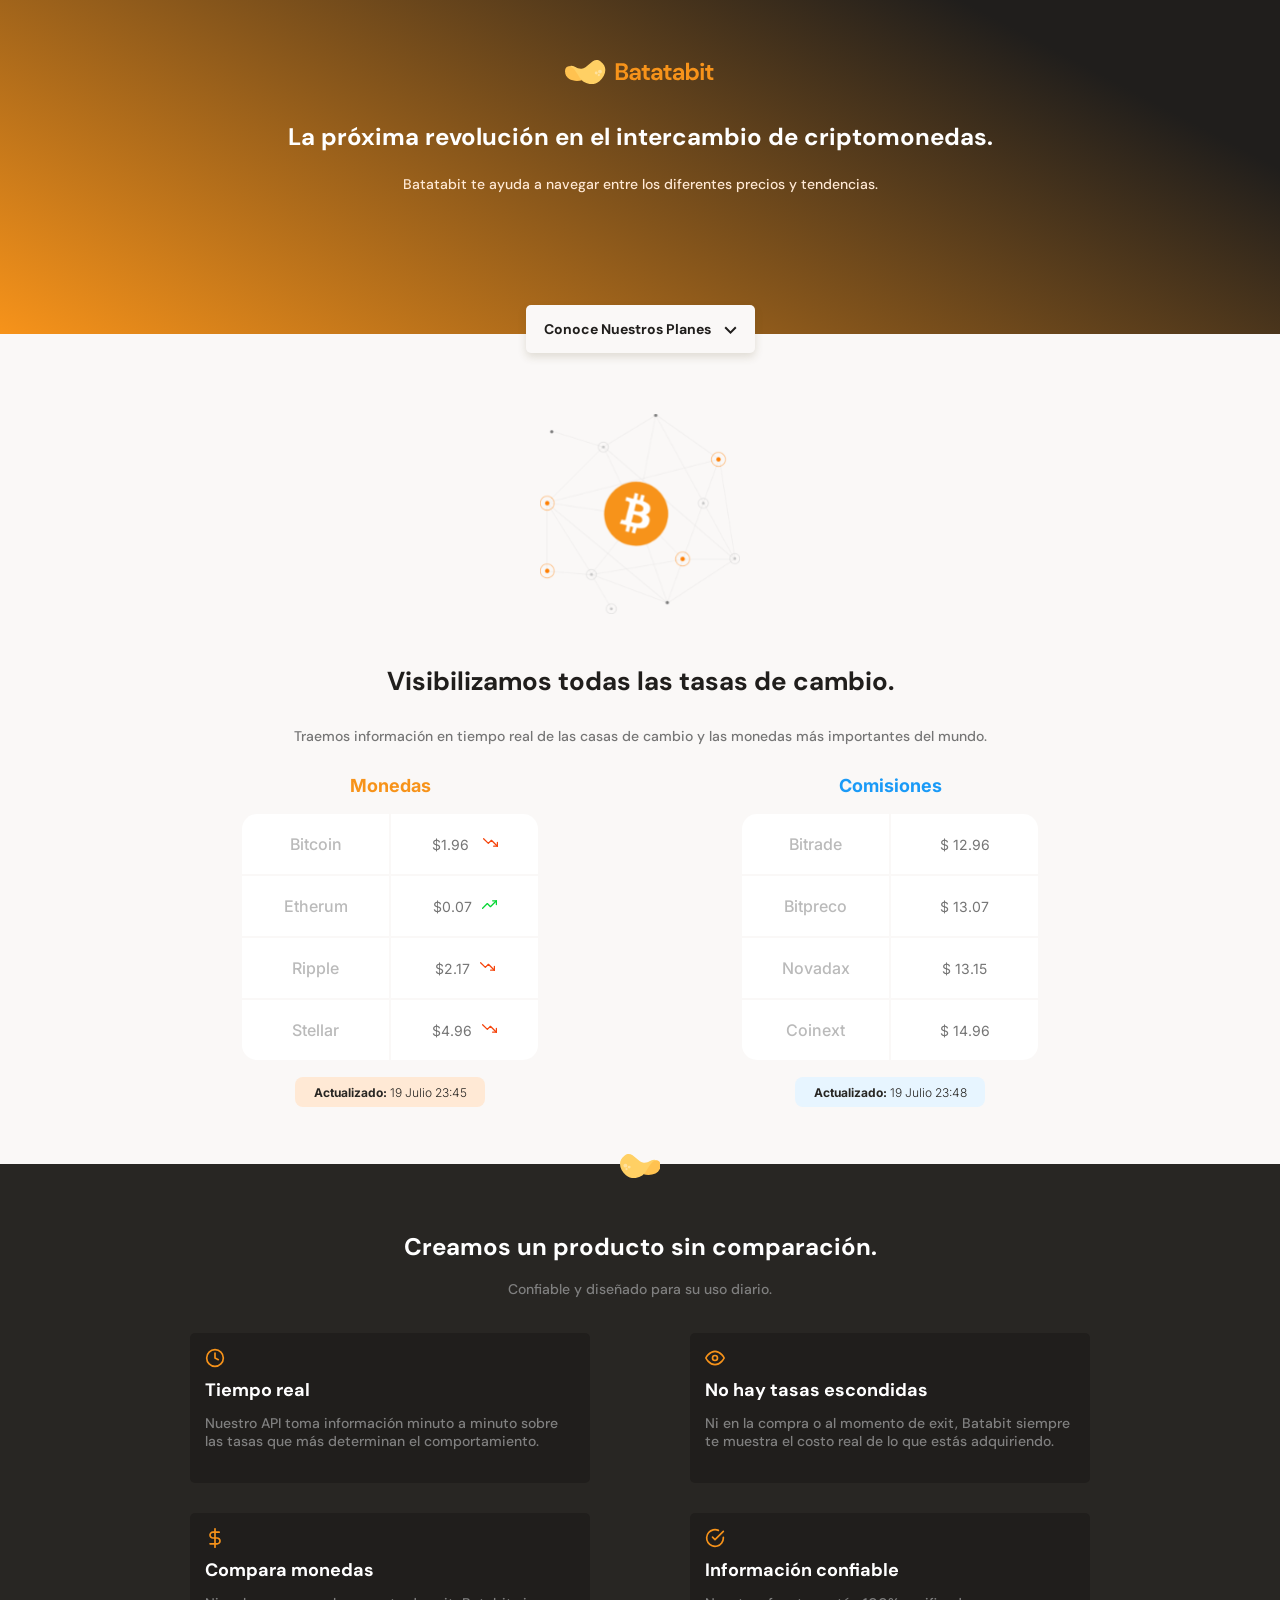
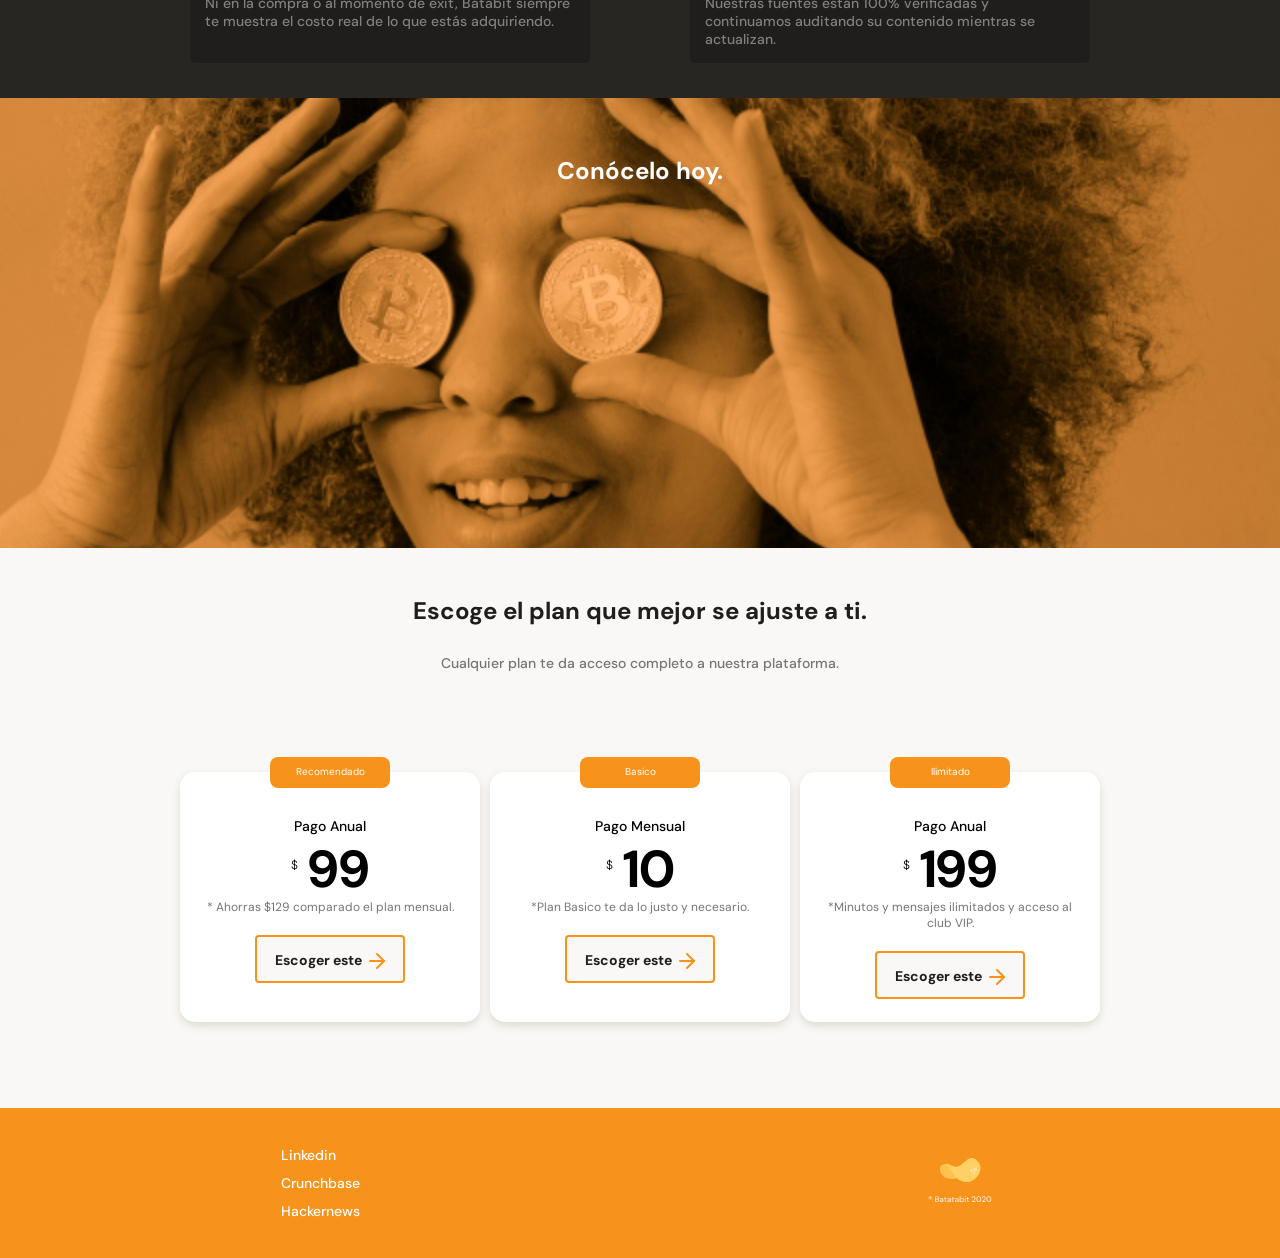
==== commit 038a1650: "Adding styles and queries" ====
--- a/index.html
+++ b/index.html
@@ -10,6 +10,7 @@
       rel="stylesheet"
     />
     <link rel="stylesheet" href="css/style.css" />
+    <link rel="stylesheet" href="css/tablet.css" media="(min-width: 930px)">
   </head>
   <body>
     <header>
--- a/css/tablet.css
+++ b/css/tablet.css
@@ -0,0 +1,14 @@
+.main-tables-container {
+    display: flex;
+    width: 1000px;
+    margin: 0 auto;
+  }
+  .product-cards--container {
+    display: flex;
+    flex-wrap: wrap;
+    width: 1000px;
+    margin: 0 auto;
+  }
+  .plans-container--slider {
+    justify-content: center;
+  }
